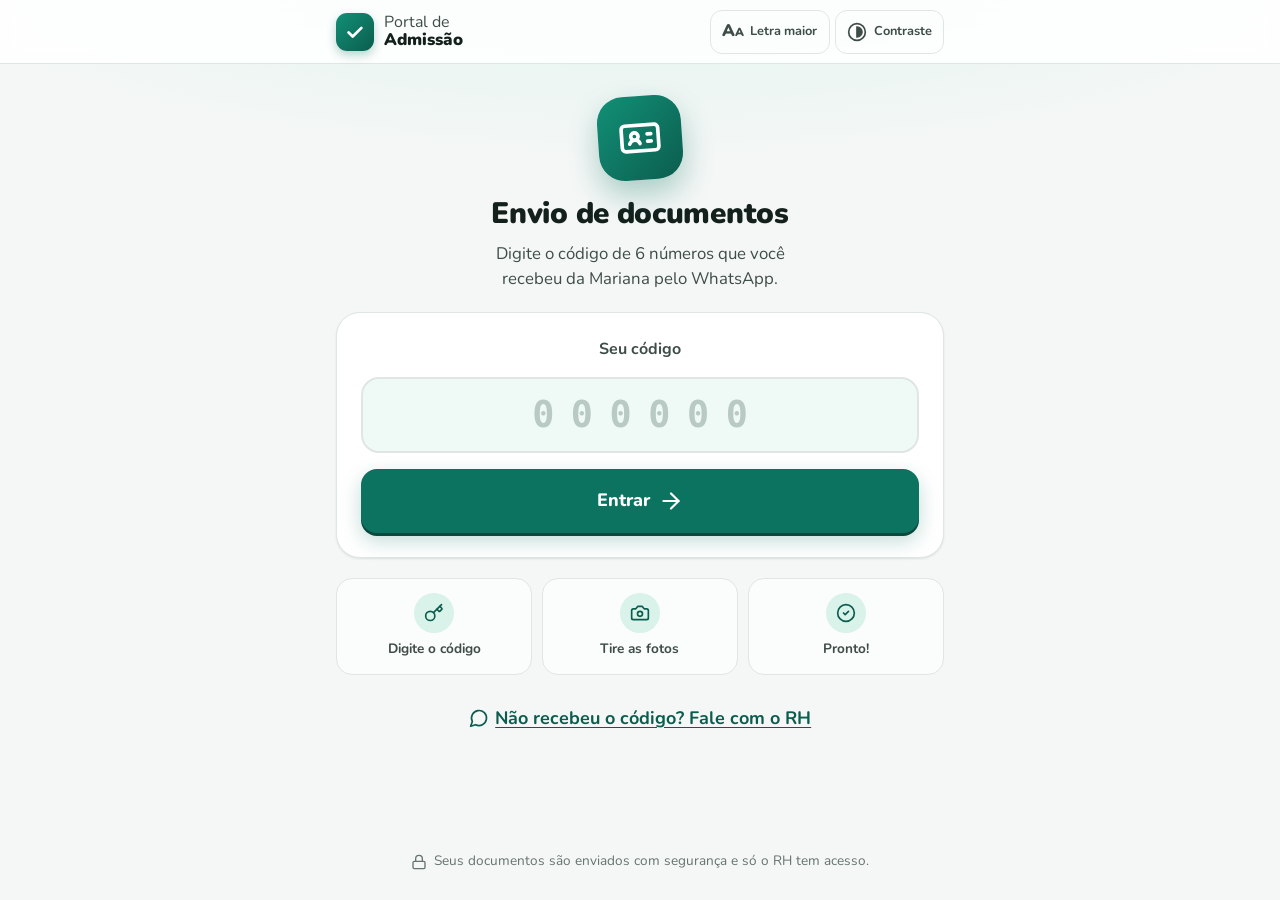
==== index.html @ 2f1e7480 "feat: primeira versao do sistema" ====
<!doctype html>
<html lang="pt-BR">
<head>
  <meta charset="utf-8">
  <meta name="viewport" content="width=device-width, initial-scale=1, viewport-fit=cover">
  <meta name="theme-color" content="#0d7361">
  <meta name="robots" content="noindex">
  <title>Envio de Documentos · Portal de Admissão</title>
  <meta name="description" content="Envie seus documentos de admissão de forma simples, pelo celular.">
  <link rel="icon" href="data:image/svg+xml,%3Csvg xmlns='http://www.w3.org/2000/svg' viewBox='0 0 64 64'%3E%3Crect width='64' height='64' rx='16' fill='%230d7361'/%3E%3Cpath d='M20 33l8 8 16-17' fill='none' stroke='white' stroke-width='6' stroke-linecap='round' stroke-linejoin='round'/%3E%3C/svg%3E">
  <link rel="preconnect" href="https://fonts.googleapis.com">
  <link rel="preconnect" href="https://fonts.gstatic.com" crossorigin>
  <link href="https://fonts.googleapis.com/css2?family=Nunito:wght@400;600;700;800;900&display=swap" rel="stylesheet">
  <link rel="stylesheet" href="assets/css/base.css">
  <link rel="stylesheet" href="assets/css/candidato.css">
</head>
<body class="pagina-candidato">
  <header class="cabecalho">
    <div class="cabecalho-interno">
      <a class="marca" href="index.html" aria-label="Portal de Admissão – início">
        <span class="marca-logo" aria-hidden="true">
          <svg viewBox="0 0 24 24" width="22" height="22" fill="none" stroke="currentColor" stroke-width="3" stroke-linecap="round" stroke-linejoin="round"><path d="M5 12.5l4.5 4.5L19 7.5"/></svg>
        </span>
        <span class="marca-texto">Portal de <strong>Admissão</strong></span>
      </a>

      <div class="acessibilidade" role="group" aria-label="Acessibilidade">
        <button class="btn-acess" id="btn-letra" type="button" aria-pressed="false" title="Aumentar o tamanho da letra">
          <span class="aa" aria-hidden="true">A<small>A</small></span>
          <span class="btn-acess-texto">Letra maior</span>
        </button>
        <button class="btn-acess" id="btn-contraste" type="button" aria-pressed="false" title="Alto contraste">
          <svg class="icone" width="20" height="20" viewBox="0 0 24 24" fill="none" stroke="currentColor" stroke-width="2" aria-hidden="true"><circle cx="12" cy="12" r="10"/><path d="M12 18a6 6 0 0 0 0-12v12z" fill="currentColor"/></svg>
          <span class="btn-acess-texto">Contraste</span>
        </button>
        <button class="btn-acess" id="btn-sair" type="button" hidden title="Sair">
          <svg class="icone" width="20" height="20" viewBox="0 0 24 24" fill="none" stroke="currentColor" stroke-width="2" stroke-linecap="round" stroke-linejoin="round" aria-hidden="true"><path d="M9 21H5a2 2 0 0 1-2-2V5a2 2 0 0 1 2-2h4"/><polyline points="16 17 21 12 16 7"/><line x1="21" x2="9" y1="12" y2="12"/></svg>
          <span class="btn-acess-texto">Sair</span>
        </button>
      </div>
    </div>
  </header>

  <main id="app" class="app" aria-live="polite">
    <div class="tela tela-carregando"><span class="spinner" aria-hidden="true"></span><p>Carregando…</p></div>
  </main>

  <footer class="rodape">
    <p>
      <svg class="icone" width="16" height="16" viewBox="0 0 24 24" fill="none" stroke="currentColor" stroke-width="2" stroke-linecap="round" stroke-linejoin="round" aria-hidden="true"><rect width="18" height="11" x="3" y="11" rx="2" ry="2"/><path d="M7 11V7a5 5 0 0 1 10 0v4"/></svg>
      Seus documentos são enviados com segurança e só o RH tem acesso.
    </p>
  </footer>

  <!-- Entradas de arquivo (acionadas pelos botões grandes) -->
  <input type="file" id="input-camera" accept="image/*" capture="environment" hidden>
  <input type="file" id="input-arquivo" accept="image/*,application/pdf" hidden>

  <script src="assets/js/config.js"></script>
  <script src="assets/js/utils.js"></script>
  <script src="assets/js/api.js"></script>
  <script src="assets/js/candidato.js"></script>
</body>
</html>
---- assets/css/base.css ----
/* =========================================================================
   BASE – tokens de design, tipografia e componentes compartilhados
   ========================================================================= */

:root {
  /* Marca: verde-petróleo (confiança, calma) + âmbar (atenção, calor) */
  --marca-900: #06362d;
  --marca-800: #094a3e;
  --marca-700: #0b5d4e;
  --marca-600: #0d7361;
  --marca-500: #129077;
  --marca-300: #7fcfb9;
  --marca-100: #d9f2ea;
  --marca-50: #effaf6;

  --ambar-600: #b45309;
  --ambar-500: #f59e0b;
  --ambar-100: #fef3c7;

  --tinta: #13201c;
  --tinta-2: #3f4d48;
  --tinta-3: #66736e;
  --linha: #dfe6e3;
  --linha-2: #edf2f0;
  --fundo: #f4f7f6;
  --superficie: #ffffff;

  --sucesso: #15803d;
  --sucesso-fundo: #dcfce7;
  --alerta: #a45006;
  --alerta-fundo: #fef3c7;
  --perigo: #b42318;
  --perigo-fundo: #fee4e2;
  --info: #1d5bbf;
  --info-fundo: #dde9fb;
  --neutro: #52606d;
  --neutro-fundo: #eceff2;

  --raio-p: 10px;
  --raio: 16px;
  --raio-g: 24px;
  --sombra-p: 0 1px 2px rgba(10, 30, 25, .06), 0 1px 3px rgba(10, 30, 25, .04);
  --sombra: 0 6px 20px rgba(10, 30, 25, .07);
  --sombra-g: 0 24px 60px rgba(10, 30, 25, .18);
  --foco: 0 0 0 4px rgba(18, 144, 119, .35);

  --fonte: 'Nunito', system-ui, -apple-system, 'Segoe UI', Roboto, Arial, sans-serif;
  --mono: ui-monospace, 'SF Mono', Menlo, Consolas, monospace;
  --transicao: 180ms cubic-bezier(.2, .8, .2, 1);
}

*,
*::before,
*::after { box-sizing: border-box; }

html { -webkit-text-size-adjust: 100%; }

body {
  margin: 0;
  font-family: var(--fonte);
  color: var(--tinta);
  background: var(--fundo);
  line-height: 1.5;
  -webkit-font-smoothing: antialiased;
}

h1, h2, h3, p { margin: 0; }
h1, h2, h3 { line-height: 1.2; letter-spacing: -.01em; }
h1:focus, h2:focus, h1:focus-visible, h2:focus-visible { outline: none; box-shadow: none; }
img { max-width: 100%; display: block; }
button, input, select, textarea { font: inherit; color: inherit; }
a { color: var(--marca-700); }
[hidden] { display: none !important; }

.icone { flex-shrink: 0; }

.sr-only {
  position: absolute; width: 1px; height: 1px; padding: 0; margin: -1px;
  overflow: hidden; clip: rect(0, 0, 0, 0); white-space: nowrap; border: 0;
}

:focus-visible { outline: none; box-shadow: var(--foco); }

/* ---------- Botões ---------- */
.btn {
  display: inline-flex; align-items: center; justify-content: center; gap: .5rem;
  min-height: 44px; padding: .6rem 1.1rem;
  border: 1.5px solid transparent; border-radius: 12px;
  font-weight: 700; font-size: .95rem; line-height: 1.2; text-decoration: none;
  cursor: pointer; user-select: none;
  transition: background var(--transicao), border-color var(--transicao), transform var(--transicao), box-shadow var(--transicao);
}
.btn:active { transform: translateY(1px) scale(.99); }
.btn:disabled, .btn[aria-disabled="true"] { opacity: .55; cursor: not-allowed; transform: none; }

.btn-primario { background: var(--marca-600); color: #fff; box-shadow: 0 2px 0 var(--marca-800); }
.btn-primario:hover:not(:disabled) { background: var(--marca-700); }

.btn-secundario { background: var(--superficie); color: var(--marca-800); border-color: var(--marca-300); }
.btn-secundario:hover:not(:disabled) { background: var(--marca-50); border-color: var(--marca-500); }

.btn-fantasma { background: transparent; color: var(--tinta-2); }
.btn-fantasma:hover:not(:disabled) { background: var(--linha-2); color: var(--tinta); }

.btn-whats { background: #1f9d55; color: #fff; box-shadow: 0 2px 0 #157a41; }
.btn-whats:hover:not(:disabled) { background: #188a4a; }

.btn-perigo { background: var(--superficie); color: var(--perigo); border-color: #f3b8b2; }
.btn-perigo:hover:not(:disabled) { background: var(--perigo-fundo); }
.btn-perigo-cheio { background: var(--perigo); color: #fff; }
.btn-perigo-cheio:hover:not(:disabled) { background: #912018; }

.btn-bloco { width: 100%; }
.btn-p { min-height: 36px; padding: .4rem .75rem; font-size: .85rem; border-radius: 10px; }
.btn-icone { width: 44px; padding: 0; }
.btn-icone.btn-p { width: 36px; }

.btn .spinner { width: 18px; height: 18px; border-width: 2.5px; }

/* ---------- Formulários ---------- */
.campo { display: grid; gap: .4rem; }
.campo label, .rotulo { font-weight: 700; font-size: .9rem; color: var(--tinta-2); }
.campo .ajuda-campo { font-size: .8rem; color: var(--tinta-3); }

.input, .select {
  width: 100%; min-height: 48px; padding: .7rem .9rem;
  background: var(--superficie); border: 1.5px solid var(--linha); border-radius: 12px;
  font-size: 1rem; transition: border-color var(--transicao), box-shadow var(--transicao);
}
.input::placeholder { color: #9aa6a1; }
.input:hover, .select:hover { border-color: #c5cfcb; }
.input:focus, .select:focus { outline: none; border-color: var(--marca-500); box-shadow: var(--foco); }
.input[aria-invalid="true"] { border-color: var(--perigo); }
.select {
  appearance: none; padding-right: 2.4rem; cursor: pointer;
  background-image: url("data:image/svg+xml,%3Csvg xmlns='http://www.w3.org/2000/svg' width='20' height='20' viewBox='0 0 24 24' fill='none' stroke='%2366736e' stroke-width='2' stroke-linecap='round' stroke-linejoin='round'%3E%3Cpath d='m6 9 6 6 6-6'/%3E%3C/svg%3E");
  background-repeat: no-repeat; background-position: right .75rem center;
}

.msg-erro { color: var(--perigo); font-weight: 600; font-size: .9rem; display: flex; gap: .4rem; align-items: flex-start; }
.msg-erro:empty { display: none; }

/* ---------- Cartões ---------- */
.cartao {
  background: var(--superficie); border: 1px solid var(--linha);
  border-radius: var(--raio-g); box-shadow: var(--sombra-p);
}

/* ---------- Badges ---------- */
.badge {
  display: inline-flex; align-items: center; gap: .35rem; white-space: nowrap;
  padding: .22rem .6rem .22rem .5rem; border-radius: 999px;
  font-size: .78rem; font-weight: 700; line-height: 1.3;
}
.badge-sucesso { background: var(--sucesso-fundo); color: var(--sucesso); }
.badge-alerta { background: var(--alerta-fundo); color: var(--alerta); }
.badge-perigo { background: var(--perigo-fundo); color: var(--perigo); }
.badge-neutro { background: var(--neutro-fundo); color: var(--neutro); }
.badge-info { background: var(--info-fundo); color: var(--info); }
.badge-marca { background: var(--marca-100); color: var(--marca-800); }

/* ---------- Avisos ---------- */
.aviso {
  display: flex; gap: .75rem; align-items: flex-start;
  padding: .9rem 1rem; border-radius: var(--raio); border: 1px solid;
  font-size: .95rem;
}
.aviso .icone { margin-top: .1rem; }
.aviso strong { display: block; }
.aviso-sucesso { background: var(--sucesso-fundo); border-color: #a7e3bd; color: #14532d; }
.aviso-alerta { background: var(--alerta-fundo); border-color: #f5d38a; color: #6b3a07; }
.aviso-perigo { background: var(--perigo-fundo); border-color: #f5b5ad; color: #7a1a12; }
.aviso-info { background: var(--info-fundo); border-color: #b5cdf2; color: #173f82; }

/* ---------- Barra de progresso ---------- */
.barra { height: 10px; background: var(--linha-2); border-radius: 999px; overflow: hidden; }
.barra > span {
  display: block; height: 100%; border-radius: inherit;
  background: linear-gradient(90deg, var(--marca-500), var(--marca-600));
  transition: width 600ms cubic-bezier(.2, .8, .2, 1);
}

/* ---------- Spinner ---------- */
.spinner {
  width: 28px; height: 28px; border-radius: 50%;
  border: 3px solid currentColor; border-right-color: transparent;
  animation: girar .8s linear infinite; display: inline-block;
}
@keyframes girar { to { transform: rotate(360deg); } }

/* ---------- Toasts ---------- */
.toasts {
  position: fixed; z-index: 1000; left: 50%; bottom: 1.25rem; transform: translateX(-50%);
  display: grid; gap: .5rem; width: min(440px, calc(100vw - 2rem)); pointer-events: none;
}
.toast {
  display: flex; gap: .65rem; align-items: center;
  padding: .85rem 1rem; border-radius: 14px;
  background: var(--tinta); color: #fff; box-shadow: var(--sombra-g);
  font-weight: 600; font-size: .95rem;
  animation: toastEntrar 260ms cubic-bezier(.2, .8, .2, 1);
}
.toast-sucesso .icone { color: #6ee7a0; }
.toast-erro .icone { color: #fca5a5; }
.toast-info .icone { color: var(--marca-300); }
.toast.saindo { opacity: 0; transform: translateY(8px); transition: all 280ms; }
@keyframes toastEntrar { from { opacity: 0; transform: translateY(12px); } }

/* ---------- Modal ---------- */
.modal-fundo {
  position: fixed; inset: 0; z-index: 900;
  background: rgba(8, 24, 20, .5); backdrop-filter: blur(3px);
  display: grid; place-items: center; padding: 1rem;
  animation: aparecer 180ms ease-out;
}
.modal {
  width: min(520px, 100%); max-height: calc(100dvh - 2rem); overflow: auto;
  background: var(--superficie); border-radius: var(--raio-g); box-shadow: var(--sombra-g);
  animation: subir 240ms cubic-bezier(.2, .8, .2, 1);
}
.modal-cabecalho { display: flex; justify-content: space-between; align-items: flex-start; gap: 1rem; padding: 1.4rem 1.5rem 0; }
.modal-cabecalho h2 { font-size: 1.25rem; }
.modal-cabecalho p { color: var(--tinta-3); font-size: .92rem; margin-top: .25rem; }
.modal-corpo { padding: 1.25rem 1.5rem; display: grid; gap: 1rem; }
.modal-rodape { padding: 0 1.5rem 1.4rem; display: flex; gap: .6rem; justify-content: flex-end; flex-wrap: wrap; }

@keyframes aparecer { from { opacity: 0; } }
@keyframes subir { from { opacity: 0; transform: translateY(16px) scale(.98); } }

@media (prefers-reduced-motion: reduce) {
  *, *::before, *::after { animation-duration: 1ms !important; animation-iteration-count: 1 !important; transition-duration: 1ms !important; }
}
---- assets/css/candidato.css ----
/* =========================================================================
   PORTAL DO CANDIDATO
   Pensado para celular, letra grande, botões grandes e um passo por tela.
   ========================================================================= */

.pagina-candidato {
  font-size: 1.125rem; /* 18px de base */
  min-height: 100dvh;
  display: flex; flex-direction: column;
  background:
    radial-gradient(1200px 400px at 50% -120px, var(--marca-100), transparent 70%),
    var(--fundo);
}
html.letra-grande .pagina-candidato { font-size: 1.3125rem; } /* 21px */

/* ---------- Cabeçalho ---------- */
.cabecalho {
  position: sticky; top: 0; z-index: 50;
  background: rgba(255, 255, 255, .88); backdrop-filter: saturate(1.4) blur(10px);
  border-bottom: 1px solid var(--linha);
}
.cabecalho-interno {
  max-width: 640px; margin: 0 auto; padding: .6rem 1rem;
  display: flex; align-items: center; justify-content: space-between; gap: .75rem;
}
.marca { display: flex; align-items: center; gap: .6rem; text-decoration: none; color: var(--tinta); }
.marca-logo {
  width: 38px; height: 38px; border-radius: 11px; display: grid; place-items: center;
  background: linear-gradient(135deg, var(--marca-500), var(--marca-700)); color: #fff;
  box-shadow: 0 4px 10px rgba(13, 115, 97, .3);
}
.marca-texto { font-size: 1rem; line-height: 1.1; color: var(--tinta-2); }
.marca-texto strong { display: block; color: var(--tinta); font-weight: 900; font-size: 1.05rem; }

.acessibilidade { display: flex; gap: .35rem; }
.btn-acess {
  display: inline-flex; align-items: center; gap: .4rem;
  min-height: 44px; padding: 0 .7rem; border-radius: 12px;
  background: transparent; border: 1.5px solid var(--linha); color: var(--tinta-2);
  font-weight: 700; font-size: .8rem; cursor: pointer;
}
.btn-acess:hover { background: var(--marca-50); }
.btn-acess[aria-pressed="true"] { background: var(--marca-600); border-color: var(--marca-600); color: #fff; }
.aa { font-weight: 900; font-size: 1.05rem; line-height: 1; }
.aa small { font-size: .7em; }
@media (max-width: 420px) {
  .btn-acess-texto { position: absolute; width: 1px; height: 1px; overflow: hidden; clip: rect(0 0 0 0); }
  .btn-acess { width: 44px; justify-content: center; padding: 0; }
  .marca-texto { font-size: .85rem; }
}

/* ---------- Estrutura ---------- */
.app { flex: 1; width: 100%; max-width: 640px; margin: 0 auto; padding: 1.25rem 1rem 2rem; }
.tela { display: grid; gap: 1.25rem; animation: telaEntrar 320ms cubic-bezier(.2, .8, .2, 1); }
@keyframes telaEntrar { from { opacity: 0; transform: translateY(10px); } }

.tela-carregando { place-items: center; padding: 4rem 0; color: var(--tinta-3); gap: .75rem; }
.tela-carregando .spinner { color: var(--marca-600); }

.tela h1 { font-size: 1.85rem; font-weight: 900; }
.lead { font-size: 1.05rem; color: var(--tinta-2); }
.muted { color: var(--tinta-3); }
.titulo-secao { font-size: 1.2rem; font-weight: 800; margin-top: .5rem; }

.pagina-candidato .btn { font-size: 1rem; }
.btn-grande { min-height: 64px; padding: .9rem 1.4rem; font-size: 1.12rem !important; border-radius: 16px; font-weight: 800; }
.btn-grande .icone { width: 26px; height: 26px; }
.btn-grande.btn-primario { box-shadow: 0 3px 0 var(--marca-800), 0 8px 20px rgba(13, 115, 97, .25); }

.btn-link {
  background: none; border: 0; padding: .6rem; min-height: 44px; cursor: pointer;
  color: var(--marca-700); font-weight: 700; text-decoration: underline; text-underline-offset: 3px;
  display: inline-flex; align-items: center; justify-content: center; gap: .4rem;
}

/* ---------- Tela: código ---------- */
.hero { text-align: center; display: grid; gap: .6rem; justify-items: center; padding-top: .75rem; }
.hero-icone {
  width: 84px; height: 84px; border-radius: 26px; display: grid; place-items: center;
  background: linear-gradient(135deg, var(--marca-500), var(--marca-700)); color: #fff;
  box-shadow: 0 14px 30px rgba(13, 115, 97, .32); margin-bottom: .4rem;
  transform: rotate(-4deg);
}
.hero .lead { max-width: 30ch; }

.form-codigo { padding: 1.5rem; display: grid; gap: 1rem; }
.form-codigo .rotulo { font-size: 1rem; text-align: center; }
.campo-codigo {
  width: 100%; height: 76px; text-align: center;
  font-family: var(--mono); font-size: 2.3rem; font-weight: 800; letter-spacing: .45em; text-indent: .45em;
  border: 2px solid var(--linha); border-radius: 18px; background: var(--marca-50); color: var(--marca-900);
  transition: border-color var(--transicao), box-shadow var(--transicao);
}
.campo-codigo::placeholder { color: #b9c9c3; }
.campo-codigo:focus { outline: none; border-color: var(--marca-500); box-shadow: var(--foco); background: #fff; }
.campo-codigo[aria-invalid="true"] { border-color: var(--perigo); background: var(--perigo-fundo); }

.como-funciona { display: grid; grid-template-columns: repeat(3, 1fr); gap: .6rem; list-style: none; margin: 0; padding: 0; }
.como-funciona li {
  display: grid; justify-items: center; gap: .4rem; text-align: center;
  padding: .9rem .4rem; border-radius: var(--raio); background: rgba(255, 255, 255, .7); border: 1px solid var(--linha);
  font-size: .85rem; font-weight: 700; color: var(--tinta-2);
}
.como-funciona .num {
  width: 40px; height: 40px; border-radius: 50%; display: grid; place-items: center;
  background: var(--marca-100); color: var(--marca-700);
}

/* ---------- Tela: início ---------- */
.saudacao { display: grid; gap: .6rem; }
.saudacao .ola { font-size: 1.05rem; color: var(--tinta-3); font-weight: 700; }
.chips { display: flex; flex-wrap: wrap; gap: .5rem; }
.chip {
  display: inline-flex; align-items: center; gap: .4rem; padding: .35rem .75rem;
  border-radius: 999px; background: var(--superficie); border: 1px solid var(--linha);
  font-size: .88rem; font-weight: 700; color: var(--tinta-2);
}
.chip .icone { color: var(--marca-600); }

.cartao-progresso { padding: 1.25rem; display: flex; align-items: center; gap: 1.1rem; }
.anel { position: relative; width: 88px; height: 88px; flex-shrink: 0; }
.anel svg { transform: rotate(-90deg); }
.anel .trilho { stroke: var(--linha-2); }
.anel .valor { stroke: var(--marca-500); transition: stroke-dashoffset 800ms cubic-bezier(.2, .8, .2, 1); }
.anel-texto { position: absolute; inset: 0; display: grid; place-items: center; font-weight: 900; font-size: 1.25rem; color: var(--marca-800); }
.cartao-progresso h2 { font-size: 1.15rem; font-weight: 800; }
.cartao-progresso p { color: var(--tinta-3); font-size: .95rem; }

.cartao-dicas { padding: 1.25rem; background: linear-gradient(180deg, #fffdf6, #fff); border-color: #f3e3b5; }
.cartao-dicas h2 { font-size: 1.05rem; font-weight: 800; display: flex; gap: .5rem; align-items: center; margin-bottom: .75rem; }
.cartao-dicas h2 .icone { color: var(--ambar-500); }
.lista-dicas { list-style: none; margin: 0; padding: 0; display: grid; gap: .6rem; }
.lista-dicas li { display: flex; gap: .65rem; align-items: flex-start; color: var(--tinta-2); font-size: 1rem; }
.lista-dicas .icone { color: var(--marca-600); margin-top: .15rem; }

.lista-docs { list-style: none; margin: 0; padding: 0; display: grid; gap: .6rem; }
.item-doc {
  width: 100%; display: flex; align-items: center; gap: .9rem; text-align: left;
  padding: .9rem 1rem; min-height: 76px;
  background: var(--superficie); border: 1.5px solid var(--linha); border-radius: 18px;
  cursor: pointer; transition: border-color var(--transicao), box-shadow var(--transicao), transform var(--transicao);
}
.item-doc:hover { border-color: var(--marca-300); box-shadow: var(--sombra); }
.item-doc:active { transform: scale(.99); }
.item-doc-icone {
  width: 48px; height: 48px; border-radius: 14px; display: grid; place-items: center; flex-shrink: 0;
  background: var(--marca-50); color: var(--marca-700);
}
.item-doc-info { flex: 1; min-width: 0; display: grid; gap: .15rem; }
.item-doc-nome { font-weight: 800; font-size: 1.02rem; color: var(--tinta); }
.item-doc-sub { font-size: .85rem; color: var(--tinta-3); font-weight: 600; }
.item-doc > .icone { color: #a5b2ad; }

.item-doc.feito { background: #f6fcf8; border-color: #bfe6cd; }
.item-doc.feito .item-doc-icone { background: var(--sucesso); color: #fff; }
.item-doc.feito .item-doc-sub { color: var(--sucesso); }
.item-doc.refazer .item-doc-sub { color: var(--perigo); }
.item-doc-sub { display: inline-flex; align-items: center; gap: .3rem; }
.item-doc.pulado .item-doc-icone { background: var(--neutro-fundo); color: var(--neutro); }
.item-doc.refazer { border-color: #f5b5ad; background: #fff8f7; }
.item-doc.refazer .item-doc-icone { background: var(--perigo-fundo); color: var(--perigo); }

/* ---------- Tela: documento ---------- */
.topo-passo { display: flex; align-items: center; justify-content: space-between; gap: .5rem; }
.btn-voltar {
  display: inline-flex; align-items: center; gap: .35rem; min-height: 44px; padding: 0 .6rem 0 .35rem;
  background: none; border: 0; border-radius: 10px; cursor: pointer;
  color: var(--tinta-2); font-weight: 700; font-size: .95rem;
}
.btn-voltar:hover { background: var(--linha-2); }
.contador { font-weight: 800; color: var(--marca-700); font-size: .95rem; }

.doc-cabecalho { display: grid; gap: .75rem; justify-items: center; text-align: center; padding: .25rem 0; }
.doc-icone-grande {
  width: 96px; height: 96px; border-radius: 28px; display: grid; place-items: center;
  background: var(--superficie); color: var(--marca-600); border: 1px solid var(--linha);
  box-shadow: var(--sombra);
}
.doc-cabecalho h1 { font-size: 1.7rem; }
.doc-cabecalho .lead { max-width: 34ch; }

.btn-ouvir {
  display: inline-flex; align-items: center; gap: .5rem; min-height: 44px; padding: .4rem 1rem;
  border-radius: 999px; border: 1.5px solid var(--marca-300); background: var(--marca-50);
  color: var(--marca-800); font-weight: 800; font-size: .92rem; cursor: pointer;
}
.btn-ouvir:hover { background: var(--marca-100); }
.btn-ouvir.falando { background: var(--marca-600); border-color: var(--marca-600); color: #fff; }
.btn-ouvir.falando .icone { animation: pulsar 1s ease-in-out infinite; }
@keyframes pulsar { 50% { transform: scale(1.18); } }

.acoes-envio { display: grid; gap: .75rem; }

.dicas-foto { background: var(--superficie); border: 1px solid var(--linha); border-radius: var(--raio); }
.dicas-foto summary {
  list-style: none; cursor: pointer; padding: .9rem 1rem; min-height: 52px;
  display: flex; align-items: center; gap: .6rem; font-weight: 800; color: var(--tinta-2);
}
.dicas-foto summary::-webkit-details-marker { display: none; }
.dicas-foto summary .icone:last-child { margin-left: auto; transition: transform var(--transicao); }
.dicas-foto[open] summary .icone:last-child { transform: rotate(90deg); }
.exemplos { display: grid; grid-template-columns: repeat(2, 1fr); gap: .6rem; padding: 0 1rem 1rem; }
.exemplo { border-radius: 14px; padding: .75rem; display: grid; gap: .5rem; justify-items: center; text-align: center; font-size: .85rem; font-weight: 700; }
.exemplo-bom { background: var(--sucesso-fundo); color: #14532d; }
.exemplo-ruim { background: var(--perigo-fundo); color: #7a1a12; }
.exemplo-img {
  width: 100%; aspect-ratio: 4 / 3; border-radius: 10px; background: #fff; display: grid; place-items: center; position: relative; overflow: hidden;
}
.exemplo-doc { width: 70%; height: 56%; border-radius: 6px; background: linear-gradient(135deg, #e6efe9, #cfded6); position: relative; }
.exemplo-doc::before { content: ''; position: absolute; left: 10%; top: 20%; width: 26%; height: 50%; border-radius: 4px; background: #9fb8ad; }
.exemplo-doc::after { content: ''; position: absolute; left: 44%; top: 26%; width: 44%; height: 8%; border-radius: 4px; background: #9fb8ad; box-shadow: 0 12px 0 #b6c9c0, 0 24px 0 #b6c9c0; }
.exemplo-ruim .exemplo-doc { filter: blur(2.5px) brightness(.55); transform: rotate(-14deg) translateX(18%); }
.exemplo-selo {
  position: absolute; right: 6px; top: 6px; width: 26px; height: 26px; border-radius: 50%; display: grid; place-items: center; color: #fff;
}
.exemplo-bom .exemplo-selo { background: var(--sucesso); }
.exemplo-ruim .exemplo-selo { background: var(--perigo); }

.rodape-passo { display: grid; gap: .25rem; justify-items: center; }

/* ---------- Tela: revisão ---------- */
.previa {
  margin: 0; border-radius: var(--raio-g); overflow: hidden; background: #e7ecea;
  border: 1px solid var(--linha); box-shadow: var(--sombra);
  display: grid; place-items: center; min-height: 220px;
}
.previa img { max-height: 52dvh; width: auto; object-fit: contain; }
.previa-pdf { background: var(--superficie); padding: 2rem 1rem; gap: .6rem; color: var(--tinta-2); text-align: center; font-weight: 700; }
.previa-pdf .icone { color: var(--perigo); }
.pergunta { font-size: 1.25rem; font-weight: 800; text-align: center; }

/* ---------- Tela: enviando / sucesso ---------- */
.tela-status { min-height: 55dvh; place-content: center; justify-items: center; text-align: center; gap: 1rem; }
.circulo-status {
  width: 120px; height: 120px; border-radius: 50%; display: grid; place-items: center;
  background: var(--marca-50); color: var(--marca-600); position: relative;
}
.circulo-status .spinner { width: 120px; height: 120px; border-width: 6px; position: absolute; inset: 0; color: var(--marca-500); border-right-color: transparent; }
.tela-status .barra { width: min(320px, 80vw); }
.barra-indeterminada > span { width: 40% !important; animation: vaivem 1.3s ease-in-out infinite; }
@keyframes vaivem { 0% { transform: translateX(-100%); } 100% { transform: translateX(250%); } }

.check-animado {
  width: 120px; height: 120px; border-radius: 50%; display: grid; place-items: center;
  background: var(--sucesso); color: #fff;
  box-shadow: 0 0 0 12px var(--sucesso-fundo), 0 20px 40px rgba(21, 128, 61, .3);
  animation: pop 480ms cubic-bezier(.2, 1.4, .4, 1);
}
.check-animado path { stroke-dasharray: 30; stroke-dashoffset: 30; animation: tracar 420ms 200ms ease-out forwards; }
@keyframes pop { from { transform: scale(.4); opacity: 0; } }
@keyframes tracar { to { stroke-dashoffset: 0; } }

.icone-erro {
  width: 110px; height: 110px; border-radius: 50%; display: grid; place-items: center;
  background: var(--perigo-fundo); color: var(--perigo);
}

/* ---------- Tela: concluído ---------- */
.tela-concluido { text-align: center; justify-items: center; padding-top: 1rem; position: relative; }
.tela-concluido h1 { font-size: 2rem; }
.proximos { width: 100%; padding: 1.25rem; text-align: left; display: grid; gap: .9rem; }
.proximos h2 { font-size: 1.05rem; font-weight: 800; }
.proximos ol { list-style: none; margin: 0; padding: 0; display: grid; gap: .8rem; }
.proximos li { display: flex; gap: .75rem; align-items: flex-start; color: var(--tinta-2); }
.proximos .num {
  width: 32px; height: 32px; border-radius: 50%; flex-shrink: 0; display: grid; place-items: center;
  background: var(--marca-100); color: var(--marca-800); font-weight: 900; font-size: .9rem;
}

.confete { position: fixed; inset: 0; pointer-events: none; overflow: hidden; z-index: 60; }
.confete i {
  position: absolute; top: -20px; width: 10px; height: 14px; border-radius: 3px; opacity: .9;
  animation: cair linear forwards;
}
@keyframes cair { to { transform: translateY(110vh) rotate(720deg); opacity: 1; } }

/* ---------- Resumo final ---------- */
.resumo { padding: .5rem 1.1rem; }
.resumo li { display: flex; align-items: center; gap: .7rem; padding: .7rem 0; border-bottom: 1px solid var(--linha-2); font-weight: 700; }
.resumo li:last-child { border-bottom: 0; }
.resumo ul { list-style: none; margin: 0; padding: 0; }
.resumo .ok { color: var(--sucesso); }
.resumo .nao { color: var(--neutro); }
.resumo .falta { color: var(--perigo); }
.resumo small { margin-left: auto; color: var(--tinta-3); font-weight: 600; }

/* ---------- Rodapé ---------- */
.rodape { padding: 1rem 1rem 1.5rem; text-align: center; color: var(--tinta-3); font-size: .85rem; }
.rodape p { display: inline-flex; align-items: center; gap: .4rem; max-width: 640px; }

/* ---------- Alto contraste ---------- */
html.alto-contraste {
  --tinta: #000; --tinta-2: #000; --tinta-3: #1a1a1a;
  --linha: #000; --linha-2: #555;
  --fundo: #fff; --superficie: #fff;
  --marca-600: #00473b; --marca-700: #00362d; --marca-800: #00241e; --marca-500: #00473b;
  --marca-300: #000; --marca-100: #e0f0ea; --marca-50: #fff;
}
html.alto-contraste .pagina-candidato { background: #fff; }
html.alto-contraste .cartao,
html.alto-contraste .item-doc,
html.alto-contraste .input,
html.alto-contraste .campo-codigo { border-width: 2px; }
html.alto-contraste .btn-secundario { border-width: 2px; }
html.alto-contraste .lead, html.alto-contraste .item-doc-sub { font-weight: 700; }
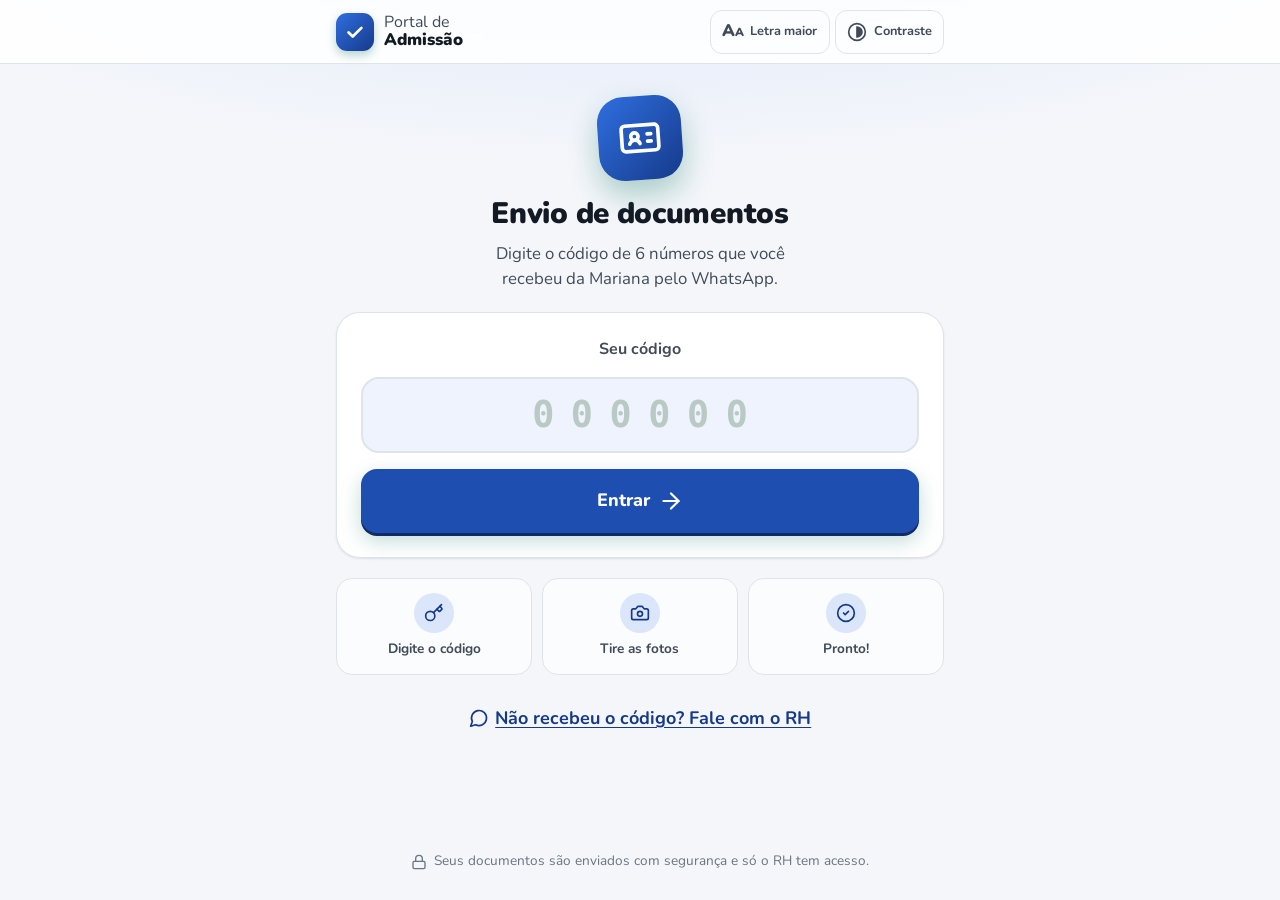
==== commit 945c4d1c: "feat: acesso multiusuário com papéis e tema azul Multiusuário no painel do RH: - Login por e-mail + " ====
--- a/index.html
+++ b/index.html
@@ -3,11 +3,11 @@
 <head>
   <meta charset="utf-8">
   <meta name="viewport" content="width=device-width, initial-scale=1, viewport-fit=cover">
-  <meta name="theme-color" content="#0d7361">
+  <meta name="theme-color" content="#1e4fb0">
   <meta name="robots" content="noindex">
   <title>Envio de Documentos · Portal de Admissão</title>
   <meta name="description" content="Envie seus documentos de admissão de forma simples, pelo celular.">
-  <link rel="icon" href="data:image/svg+xml,%3Csvg xmlns='http://www.w3.org/2000/svg' viewBox='0 0 64 64'%3E%3Crect width='64' height='64' rx='16' fill='%230d7361'/%3E%3Cpath d='M20 33l8 8 16-17' fill='none' stroke='white' stroke-width='6' stroke-linecap='round' stroke-linejoin='round'/%3E%3C/svg%3E">
+  <link rel="icon" href="data:image/svg+xml,%3Csvg xmlns='http://www.w3.org/2000/svg' viewBox='0 0 64 64'%3E%3Crect width='64' height='64' rx='16' fill='%231e4fb0'/%3E%3Cpath d='M20 33l8 8 16-17' fill='none' stroke='white' stroke-width='6' stroke-linecap='round' stroke-linejoin='round'/%3E%3C/svg%3E">
   <link rel="preconnect" href="https://fonts.googleapis.com">
   <link rel="preconnect" href="https://fonts.gstatic.com" crossorigin>
   <link href="https://fonts.googleapis.com/css2?family=Nunito:wght@400;600;700;800;900&display=swap" rel="stylesheet">
--- a/assets/css/base.css
+++ b/assets/css/base.css
@@ -3,26 +3,26 @@
    ========================================================================= */
 
 :root {
-  /* Marca: verde-petróleo (confiança, calma) + âmbar (atenção, calor) */
-  --marca-900: #06362d;
-  --marca-800: #094a3e;
-  --marca-700: #0b5d4e;
-  --marca-600: #0d7361;
-  --marca-500: #129077;
-  --marca-300: #7fcfb9;
-  --marca-100: #d9f2ea;
-  --marca-50: #effaf6;
+  /* Marca: azul royal (confiança, seriedade) + âmbar (atenção, calor) */
+  --marca-900: #0a1f4d;
+  --marca-800: #102b66;
+  --marca-700: #163a8a;
+  --marca-600: #1e4fb0;
+  --marca-500: #2f6fe0;
+  --marca-300: #9cbcf3;
+  --marca-100: #dbe6fb;
+  --marca-50: #eef3fd;
 
   --ambar-600: #b45309;
   --ambar-500: #f59e0b;
   --ambar-100: #fef3c7;
 
-  --tinta: #13201c;
-  --tinta-2: #3f4d48;
-  --tinta-3: #66736e;
-  --linha: #dfe6e3;
-  --linha-2: #edf2f0;
-  --fundo: #f4f7f6;
+  --tinta: #141a24;
+  --tinta-2: #414b59;
+  --tinta-3: #6a7482;
+  --linha: #dfe4ea;
+  --linha-2: #edf0f4;
+  --fundo: #f4f6fa;
   --superficie: #ffffff;
 
   --sucesso: #15803d;
@@ -39,10 +39,10 @@
   --raio-p: 10px;
   --raio: 16px;
   --raio-g: 24px;
-  --sombra-p: 0 1px 2px rgba(10, 30, 25, .06), 0 1px 3px rgba(10, 30, 25, .04);
-  --sombra: 0 6px 20px rgba(10, 30, 25, .07);
-  --sombra-g: 0 24px 60px rgba(10, 30, 25, .18);
-  --foco: 0 0 0 4px rgba(18, 144, 119, .35);
+  --sombra-p: 0 1px 2px rgba(15, 30, 60, .06), 0 1px 3px rgba(15, 30, 60, .04);
+  --sombra: 0 6px 20px rgba(15, 30, 60, .08);
+  --sombra-g: 0 24px 60px rgba(12, 25, 55, .20);
+  --foco: 0 0 0 4px rgba(47, 111, 224, .35);
 
   --fonte: 'Nunito', system-ui, -apple-system, 'Segoe UI', Roboto, Arial, sans-serif;
   --mono: ui-monospace, 'SF Mono', Menlo, Consolas, monospace;
--- a/assets/css/candidato.css
+++ b/assets/css/candidato.css
@@ -293,8 +293,8 @@
   --tinta: #000; --tinta-2: #000; --tinta-3: #1a1a1a;
   --linha: #000; --linha-2: #555;
   --fundo: #fff; --superficie: #fff;
-  --marca-600: #00473b; --marca-700: #00362d; --marca-800: #00241e; --marca-500: #00473b;
-  --marca-300: #000; --marca-100: #e0f0ea; --marca-50: #fff;
+  --marca-600: #0a2e73; --marca-700: #08215a; --marca-800: #061741; --marca-500: #0a2e73;
+  --marca-300: #000; --marca-100: #e0e9f7; --marca-50: #fff;
 }
 html.alto-contraste .pagina-candidato { background: #fff; }
 html.alto-contraste .cartao,
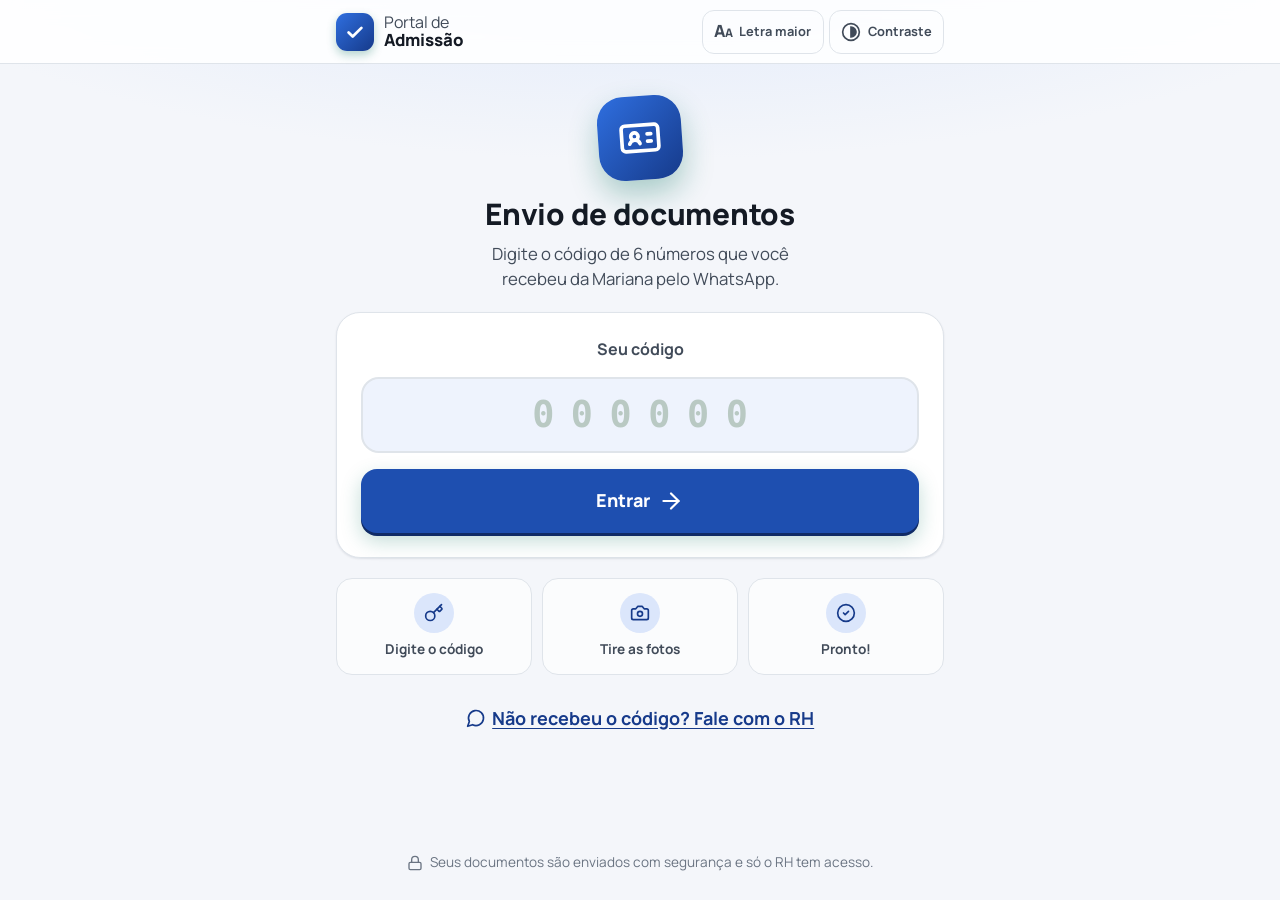
==== commit 7914b005: "style: tipografia Manrope e favicon do painel em azul - Fonte da marca: Nunito -> Manrope (mais geom" ====
--- a/index.html
+++ b/index.html
@@ -10,7 +10,7 @@
   <link rel="icon" href="data:image/svg+xml,%3Csvg xmlns='http://www.w3.org/2000/svg' viewBox='0 0 64 64'%3E%3Crect width='64' height='64' rx='16' fill='%231e4fb0'/%3E%3Cpath d='M20 33l8 8 16-17' fill='none' stroke='white' stroke-width='6' stroke-linecap='round' stroke-linejoin='round'/%3E%3C/svg%3E">
   <link rel="preconnect" href="https://fonts.googleapis.com">
   <link rel="preconnect" href="https://fonts.gstatic.com" crossorigin>
-  <link href="https://fonts.googleapis.com/css2?family=Nunito:wght@400;600;700;800;900&display=swap" rel="stylesheet">
+  <link href="https://fonts.googleapis.com/css2?family=Manrope:wght@400;500;600;700;800&display=swap" rel="stylesheet">
   <link rel="stylesheet" href="assets/css/base.css">
   <link rel="stylesheet" href="assets/css/candidato.css">
 </head>
--- a/assets/css/base.css
+++ b/assets/css/base.css
@@ -44,7 +44,7 @@
   --sombra-g: 0 24px 60px rgba(12, 25, 55, .20);
   --foco: 0 0 0 4px rgba(47, 111, 224, .35);
 
-  --fonte: 'Nunito', system-ui, -apple-system, 'Segoe UI', Roboto, Arial, sans-serif;
+  --fonte: 'Manrope', system-ui, -apple-system, 'Segoe UI', Roboto, Arial, sans-serif;
   --mono: ui-monospace, 'SF Mono', Menlo, Consolas, monospace;
   --transicao: 180ms cubic-bezier(.2, .8, .2, 1);
 }
